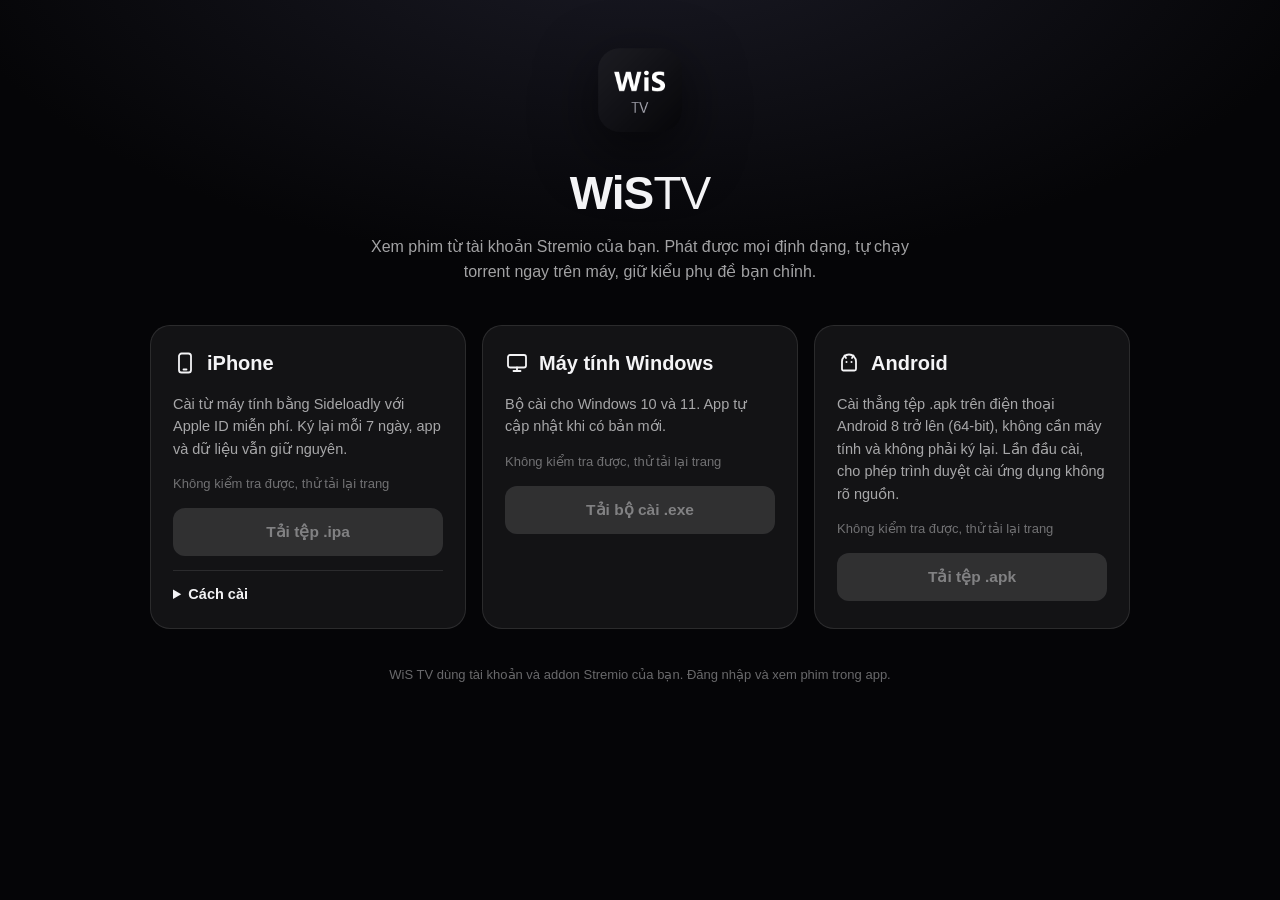
==== site/index.html @ 0171ee32 "feat(site): read app releases from a snapshot built with the page Browsers called the GitHub API thr" ====
<!doctype html>
<html lang="vi">
<head>
  <meta charset="utf-8">
  <meta name="viewport" content="width=device-width, initial-scale=1, viewport-fit=cover">
  <meta name="theme-color" content="#050507">
  <title>Tải WiS TV</title>
  <link rel="icon" href="icon.png">
  <link rel="apple-touch-icon" href="icon.png">
  <style>
    :root {
      --bg: #050507;
      --card: rgba(255,255,255,0.06);
      --line: rgba(255,255,255,0.1);
      --text: #f4f4f6;
      --muted: rgba(244,244,246,0.66);
      --faint: rgba(244,244,246,0.42);
      --ok: #4ade80;
    }
    * { box-sizing: border-box; }
    html, body { margin: 0; }
    body {
      min-height: 100vh;
      background: radial-gradient(1200px 600px at 50% -10%, #1b1b26 0%, var(--bg) 60%) fixed, var(--bg);
      color: var(--text);
      font: 16px/1.55 -apple-system, BlinkMacSystemFont, "Segoe UI", Roboto, "Helvetica Neue", Arial, sans-serif;
      -webkit-font-smoothing: antialiased;
      padding: calc(48px + env(safe-area-inset-top)) max(16px, env(safe-area-inset-right)) calc(48px + env(safe-area-inset-bottom)) max(16px, env(safe-area-inset-left));
    }
    main { max-width: 980px; margin: 0 auto; }
    header { text-align: center; margin-bottom: 40px; }
    header img { width: 84px; height: 84px; border-radius: 22px; box-shadow: 0 20px 60px rgba(0,0,0,0.6); }
    h1 { margin: 18px 0 6px; font-size: clamp(32px, 6vw, 46px); letter-spacing: -0.02em; }
    h1 b { font-weight: 800; }
    h1 span { font-weight: 300; }
    header p { margin: 0 auto; max-width: 560px; color: var(--muted); }
    .grid { display: grid; grid-template-columns: repeat(auto-fit, minmax(270px, 1fr)); gap: 16px; }
    .card { background: var(--card); border: 1px solid var(--line); border-radius: 20px; padding: 22px; display: flex; flex-direction: column; gap: 14px; }
    .card h2 { margin: 0; font-size: 20px; display: flex; align-items: center; gap: 10px; }
    .card h2 svg { width: 24px; height: 24px; flex: none; }
    .card p { margin: 0; color: var(--muted); font-size: 14.5px; }
    .meta { font-size: 13px; color: var(--faint); min-height: 20px; }
    .btn { display: inline-flex; align-items: center; justify-content: center; gap: 8px; height: 48px; padding: 0 22px; border-radius: 12px; background: #fff; color: #000; font-weight: 650; font-size: 15.5px; text-decoration: none; transition: transform 200ms, opacity 200ms; }
    .btn:hover { transform: scale(1.03); }
    .btn[aria-disabled="true"] { background: rgba(255,255,255,0.12); color: var(--faint); pointer-events: none; }
    details { border-top: 1px solid var(--line); padding-top: 12px; }
    summary { cursor: pointer; font-size: 14.5px; font-weight: 600; color: var(--text); }
    ol { margin: 10px 0 0; padding-left: 20px; color: var(--muted); font-size: 14px; }
    ol li { margin: 6px 0; }
    a.inline { color: var(--text); }
    .ver { display: flex; align-items: baseline; gap: 10px; flex-wrap: wrap; }
    .ver b { color: var(--text); font-size: 15px; font-weight: 700; padding: 3px 10px; border-radius: 999px; background: rgba(255,255,255,0.1); }
    .ver span { font-size: 13px; color: var(--faint); }
    .news h3 { margin: 0 0 8px; font-size: 14.5px; font-weight: 650; }
    .news ul { list-style: none; margin: 0; padding: 0; display: flex; flex-direction: column; gap: 8px; }
    .news li { display: flex; gap: 9px; align-items: flex-start; font-size: 14px; color: var(--muted); line-height: 1.45; }
    .tag { flex: none; font-size: 11.5px; font-weight: 700; padding: 2px 7px; border-radius: 6px; margin-top: 1px; background: rgba(255,255,255,0.1); color: var(--text); }
    .tag.new { background: rgba(74,222,128,0.16); color: var(--ok); }
    .tag.fix { background: rgba(96,165,250,0.16); color: #93c5fd; }
    .tag.fast { background: rgba(250,204,21,0.16); color: #fde047; }
    .older { margin-top: 12px; display: flex; flex-direction: column; gap: 14px; }
    .older h4 { margin: 0 0 6px; font-size: 13.5px; font-weight: 650; color: var(--text); }
    .older h4 span { font-weight: 400; color: var(--faint); margin-left: 6px; }
    footer { margin-top: 36px; text-align: center; font-size: 13px; color: var(--faint); }
  </style>
</head>
<body>
  <main>
    <header>
      <img src="icon.png" alt="">
      <h1><b>WiS</b><span>TV</span></h1>
      <p>Xem phim từ tài khoản Stremio của bạn. Phát được mọi định dạng, tự chạy torrent ngay trên máy, giữ kiểu phụ đề bạn chỉnh.</p>
    </header>

    <section class="grid">
      <article class="card" data-tag="ios" data-ext=".ipa">
        <h2><svg viewBox="0 0 24 24"><rect x="6" y="2.5" width="12" height="19" rx="2.6" fill="none" stroke="currentColor" stroke-width="1.8"/><path d="M10.5 18.5h3" stroke="currentColor" stroke-width="1.8" stroke-linecap="round"/></svg>iPhone</h2>
        <p>Cài từ máy tính bằng Sideloadly với Apple ID miễn phí. Ký lại mỗi 7 ngày, app và dữ liệu vẫn giữ nguyên.</p>
        <div class="meta">Đang kiểm tra…</div>
        <a class="btn" aria-disabled="true">Tải tệp .ipa</a>
        <details>
          <summary>Cách cài</summary>
          <ol>
            <li>Trên máy tính, tải tệp .ipa ở trên và cài <a class="inline" href="https://sideloadly.io/" target="_blank" rel="noopener">Sideloadly</a>.</li>
            <li>Cắm iPhone vào máy tính, mở Sideloadly, kéo tệp .ipa vào, nhập Apple ID rồi bấm Start.</li>
            <li>Trên iPhone: Cài đặt → Cài đặt chung → Quản lý VPN &amp; thiết bị → chọn Apple ID của bạn → Tin cậy.</li>
            <li>iOS 16 trở lên: Cài đặt → Quyền riêng tư &amp; bảo mật → Chế độ nhà phát triển → Bật, rồi khởi động lại máy.</li>
            <li>Mỗi 7 ngày mở Sideloadly ký lại, hoặc bật tự làm mới để nó tự ký khi iPhone và máy tính chung Wi‑Fi.</li>
          </ol>
        </details>
      </article>

      <article class="card" data-tag="windows" data-ext=".exe">
        <h2><svg viewBox="0 0 24 24"><rect x="3" y="4" width="18" height="12.5" rx="2" fill="none" stroke="currentColor" stroke-width="1.8"/><path d="M8.5 20h7M12 16.5V20" stroke="currentColor" stroke-width="1.8" stroke-linecap="round"/></svg>Máy tính Windows</h2>
        <p>Bộ cài cho Windows 10 và 11. App tự cập nhật khi có bản mới.</p>
        <div class="meta">Đang kiểm tra…</div>
        <a class="btn" aria-disabled="true">Tải bộ cài .exe</a>
      </article>

      <article class="card" data-tag="android" data-ext=".apk">
        <h2><svg viewBox="0 0 24 24"><path d="M5 10.5a7 7 0 0 1 14 0V18a1.5 1.5 0 0 1-1.5 1.5h-11A1.5 1.5 0 0 1 5 18Z" fill="none" stroke="currentColor" stroke-width="1.8"/><path d="M7.5 4.5 9 7M16.5 4.5 15 7" stroke="currentColor" stroke-width="1.8" stroke-linecap="round"/><circle cx="9.5" cy="11" r="1" fill="currentColor"/><circle cx="14.5" cy="11" r="1" fill="currentColor"/></svg>Android</h2>
        <p>Cài thẳng tệp .apk trên điện thoại Android 8 trở lên (64-bit), không cần máy tính và không phải ký lại. Lần đầu cài, cho phép trình duyệt cài ứng dụng không rõ nguồn.</p>
        <div class="meta">Đang kiểm tra…</div>
        <a class="btn" aria-disabled="true">Tải tệp .apk</a>
      </article>
    </section>

    <footer>WiS TV dùng tài khoản và addon Stremio của bạn. Đăng nhập và xem phim trong app.</footer>
  </main>

  <script>
    const REPO = "WallisSkill/stremio-display";
    const size = (n) => n >= 1e9 ? (n / 1e9).toFixed(1) + " GB" : (n / 1e6).toFixed(0) + " MB";
    const date = (s) => new Date(s).toLocaleDateString("vi-VN");
    const KIND = { "Mới": "new", "Sửa": "fix", "Nhanh hơn": "fast" };
    const el = (tag, cls, ...kids) => {
      const n = document.createElement(tag);
      if (cls) n.className = cls;
      n.append(...kids);
      return n;
    };
    function parseNotes(body) {
      const m = /<!-- wistv-notes ([\s\S]*?) -->/.exec(body || "");
      if (!m) return [];
      try {
        const list = JSON.parse(m[1]);
        return Array.isArray(list) ? list.filter((v) => v && typeof v.version === "string") : [];
      } catch (e) {
        return [];
      }
    }
    const changeList = (changes) => {
      const items = (Array.isArray(changes) ? changes : []).map((c) => el("li", "", el("span", `tag ${KIND[c.kind] || ""}`, String(c.kind || "")), el("span", "", String(c.text || ""))));
      return el("ul", "", ...(items.length ? items : [el("li", "", el("span", "", "Cập nhật nhỏ, sửa lỗi vặt"))]));
    };
    function news(notes) {
      const box = el("div", "news", el("h3", "", "Có gì mới"), changeList(notes[0].changes));
      if (notes.length > 1) {
        const older = el("div", "older", ...notes.slice(1).map((v) => el("div", "", el("h4", "", `Phiên bản ${v.version}`, el("span", "", v.date ? date(v.date) : "")), changeList(v.changes))));
        box.append(el("details", "", el("summary", "", "Các bản trước"), older));
      }
      return box;
    }
    const snapshot = fetch("releases.json", { cache: "no-store" })
      .then((res) => (res.ok ? res.json() : null))
      .catch(() => null);
    async function release(tag) {
      const snap = await snapshot;
      if (snap && typeof snap === "object" && tag in snap) return snap[tag];
      const res = await fetch(`https://api.github.com/repos/${REPO}/releases/tags/${tag}`, { cache: "no-store" });
      if (res.status === 404) return null;
      if (!res.ok) throw new Error(String(res.status));
      return res.json();
    }
    document.querySelectorAll(".card[data-tag]").forEach(async (card) => {
      const meta = card.querySelector(".meta");
      const btn = card.querySelector(".btn");
      try {
        const rel = await release(card.dataset.tag);
        if (!rel) { meta.textContent = "Sắp có"; return; }
        const asset = (rel.assets || []).find((a) => a.name.toLowerCase().endsWith(card.dataset.ext));
        if (!asset) { meta.textContent = "Sắp có"; return; }
        btn.href = asset.browser_download_url;
        btn.removeAttribute("aria-disabled");
        const notes = parseNotes(rel.body);
        const last = notes[0];
        if (last && last.version) {
          meta.replaceChildren(el("div", "ver", el("b", "", `Phiên bản ${last.version}`), el("span", "", `${size(asset.size)} · ${date(last.date || asset.updated_at)}`)));
          btn.after(news(notes));
        } else {
          meta.textContent = `${size(asset.size)} · cập nhật ${date(asset.updated_at)}`;
        }
      } catch (e) {
        meta.textContent = "Không kiểm tra được, thử tải lại trang";
      }
    });
  </script>
</body>
</html>
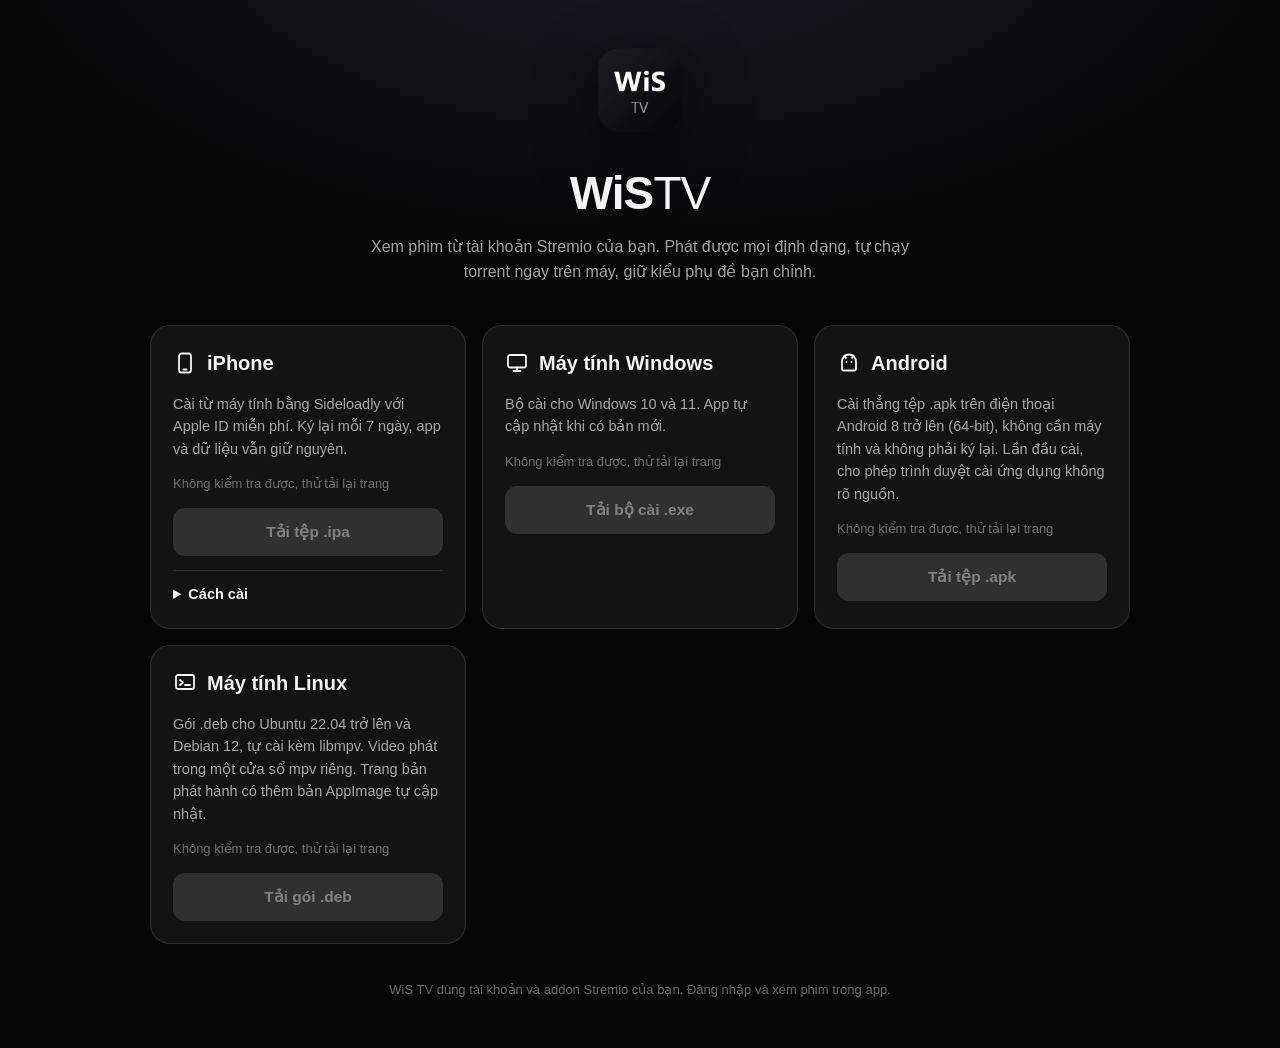
==== commit b422f8c6: "feat(linux): build and publish a Linux app A new workflow builds WiS TV on Ubuntu 22.04 and publishe" ====
--- a/site/index.html
+++ b/site/index.html
@@ -103,6 +103,13 @@
         <div class="meta">Đang kiểm tra…</div>
         <a class="btn" aria-disabled="true">Tải tệp .apk</a>
       </article>
+
+      <article class="card" data-tag="linux" data-ext=".deb">
+        <h2><svg viewBox="0 0 24 24"><rect x="3" y="4" width="18" height="14" rx="2" fill="none" stroke="currentColor" stroke-width="1.8"/><path d="m7 9 3 2.5L7 14M12 14h5" fill="none" stroke="currentColor" stroke-width="1.8" stroke-linecap="round" stroke-linejoin="round"/></svg>Máy tính Linux</h2>
+        <p>Gói .deb cho Ubuntu 22.04 trở lên và Debian 12, tự cài kèm libmpv. Video phát trong một cửa sổ mpv riêng. Trang bản phát hành có thêm bản AppImage tự cập nhật.</p>
+        <div class="meta">Đang kiểm tra…</div>
+        <a class="btn" aria-disabled="true">Tải gói .deb</a>
+      </article>
     </section>
 
     <footer>WiS TV dùng tài khoản và addon Stremio của bạn. Đăng nhập và xem phim trong app.</footer>
@@ -124,7 +131,7 @@
       if (!m) return [];
       try {
         const list = JSON.parse(m[1]);
-        return Array.isArray(list) ? list.filter((v) => v && typeof v.version === "string") : [];
+        return Array.isArray(list) ? list.filter((v) => v && typeof v.version === "string" && v.version) : [];
       } catch (e) {
         return [];
       }
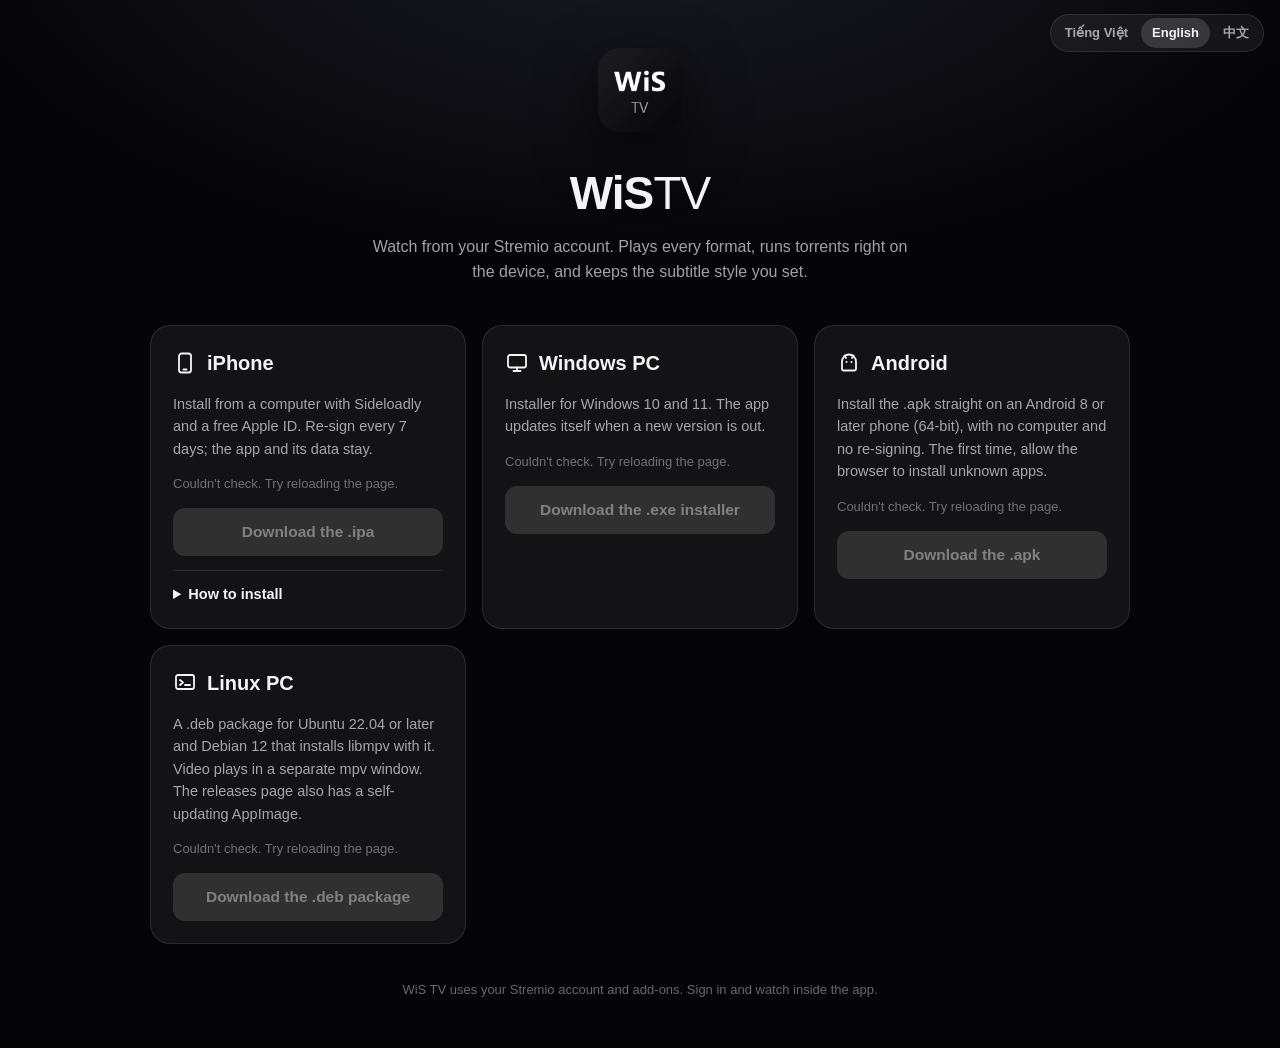
==== commit d86636e6: "feat(site): add a language switch to the download page The page picks Vietnamese, English or Chinese" ====
--- a/site/index.html
+++ b/site/index.html
@@ -4,7 +4,7 @@
   <meta charset="utf-8">
   <meta name="viewport" content="width=device-width, initial-scale=1, viewport-fit=cover">
   <meta name="theme-color" content="#050507">
-  <title>Tải WiS TV</title>
+  <title data-i18n="title">Tải WiS TV</title>
   <link rel="icon" href="icon.png">
   <link rel="apple-touch-icon" href="icon.png">
   <style>
@@ -62,70 +62,210 @@
     .older h4 { margin: 0 0 6px; font-size: 13.5px; font-weight: 650; color: var(--text); }
     .older h4 span { font-weight: 400; color: var(--faint); margin-left: 6px; }
     footer { margin-top: 36px; text-align: center; font-size: 13px; color: var(--faint); }
+    .langs { position: absolute; top: calc(14px + env(safe-area-inset-top)); right: max(16px, env(safe-area-inset-right)); display: flex; gap: 2px; padding: 3px; border-radius: 999px; background: var(--card); border: 1px solid var(--line); }
+    .langs button { border: 0; background: none; color: var(--muted); font: inherit; font-size: 13px; font-weight: 600; padding: 5px 11px; border-radius: 999px; cursor: pointer; }
+    .langs button[aria-pressed="true"] { background: rgba(255,255,255,0.14); color: var(--text); }
+    @media (max-width: 640px) { .langs { position: static; width: fit-content; margin: -28px auto 22px; } }
+    .notes-lang { font-size: 12.5px; color: var(--faint); margin: 8px 0 0; }
+    :lang(zh) body, :lang(zh) .langs button { font-family: -apple-system, BlinkMacSystemFont, "PingFang SC", "Hiragino Sans GB", "Microsoft YaHei", "Noto Sans CJK SC", "Noto Sans SC", "Segoe UI", sans-serif; }
+    :root:lang(zh) .langs button:is([lang="vi"], [lang="en"]) { font-family: -apple-system, BlinkMacSystemFont, "Segoe UI", Roboto, "Helvetica Neue", Arial, sans-serif; }
   </style>
 </head>
 <body>
+  <div class="langs" role="group" data-i18n-aria="lang">
+    <button type="button" lang="vi" data-lang="vi">Tiếng Việt</button>
+    <button type="button" lang="en" data-lang="en">English</button>
+    <button type="button" lang="zh-Hans" data-lang="zh">中文</button>
+  </div>
   <main>
     <header>
       <img src="icon.png" alt="">
       <h1><b>WiS</b><span>TV</span></h1>
-      <p>Xem phim từ tài khoản Stremio của bạn. Phát được mọi định dạng, tự chạy torrent ngay trên máy, giữ kiểu phụ đề bạn chỉnh.</p>
+      <p data-i18n="tagline">Xem phim từ tài khoản Stremio của bạn. Phát được mọi định dạng, tự chạy torrent ngay trên máy, giữ kiểu phụ đề bạn chỉnh.</p>
     </header>
 
     <section class="grid">
       <article class="card" data-tag="ios" data-ext=".ipa">
         <h2><svg viewBox="0 0 24 24"><rect x="6" y="2.5" width="12" height="19" rx="2.6" fill="none" stroke="currentColor" stroke-width="1.8"/><path d="M10.5 18.5h3" stroke="currentColor" stroke-width="1.8" stroke-linecap="round"/></svg>iPhone</h2>
-        <p>Cài từ máy tính bằng Sideloadly với Apple ID miễn phí. Ký lại mỗi 7 ngày, app và dữ liệu vẫn giữ nguyên.</p>
-        <div class="meta">Đang kiểm tra…</div>
-        <a class="btn" aria-disabled="true">Tải tệp .ipa</a>
+        <p data-i18n="ios.desc">Cài từ máy tính bằng Sideloadly với Apple ID miễn phí. Ký lại mỗi 7 ngày, app và dữ liệu vẫn giữ nguyên.</p>
+        <div class="meta" data-i18n="checking">Đang kiểm tra…</div>
+        <a class="btn" aria-disabled="true" data-i18n="ios.btn">Tải tệp .ipa</a>
         <details>
-          <summary>Cách cài</summary>
+          <summary data-i18n="ios.how">Cách cài</summary>
           <ol>
-            <li>Trên máy tính, tải tệp .ipa ở trên và cài <a class="inline" href="https://sideloadly.io/" target="_blank" rel="noopener">Sideloadly</a>.</li>
-            <li>Cắm iPhone vào máy tính, mở Sideloadly, kéo tệp .ipa vào, nhập Apple ID rồi bấm Start.</li>
-            <li>Trên iPhone: Cài đặt → Cài đặt chung → Quản lý VPN &amp; thiết bị → chọn Apple ID của bạn → Tin cậy.</li>
-            <li>iOS 16 trở lên: Cài đặt → Quyền riêng tư &amp; bảo mật → Chế độ nhà phát triển → Bật, rồi khởi động lại máy.</li>
-            <li>Mỗi 7 ngày mở Sideloadly ký lại, hoặc bật tự làm mới để nó tự ký khi iPhone và máy tính chung Wi‑Fi.</li>
+            <li data-i18n="ios.s1">Trên máy tính, tải tệp .ipa ở trên và cài <a class="inline" href="https://sideloadly.io/" target="_blank" rel="noopener">Sideloadly</a>.</li>
+            <li data-i18n="ios.s2">Cắm iPhone vào máy tính, mở Sideloadly, kéo tệp .ipa vào, nhập Apple ID rồi bấm Start.</li>
+            <li data-i18n="ios.s3">Trên iPhone: Cài đặt → Cài đặt chung → Quản lý VPN &amp; thiết bị → chọn Apple ID của bạn → Tin cậy.</li>
+            <li data-i18n="ios.s4">iOS 16 trở lên: Cài đặt → Quyền riêng tư &amp; bảo mật → Chế độ nhà phát triển → Bật, rồi khởi động lại máy.</li>
+            <li data-i18n="ios.s5">Mỗi 7 ngày mở Sideloadly ký lại, hoặc bật tự làm mới để nó tự ký khi iPhone và máy tính chung Wi‑Fi.</li>
           </ol>
         </details>
       </article>
 
       <article class="card" data-tag="windows" data-ext=".exe">
-        <h2><svg viewBox="0 0 24 24"><rect x="3" y="4" width="18" height="12.5" rx="2" fill="none" stroke="currentColor" stroke-width="1.8"/><path d="M8.5 20h7M12 16.5V20" stroke="currentColor" stroke-width="1.8" stroke-linecap="round"/></svg>Máy tính Windows</h2>
-        <p>Bộ cài cho Windows 10 và 11. App tự cập nhật khi có bản mới.</p>
-        <div class="meta">Đang kiểm tra…</div>
-        <a class="btn" aria-disabled="true">Tải bộ cài .exe</a>
+        <h2><svg viewBox="0 0 24 24"><rect x="3" y="4" width="18" height="12.5" rx="2" fill="none" stroke="currentColor" stroke-width="1.8"/><path d="M8.5 20h7M12 16.5V20" stroke="currentColor" stroke-width="1.8" stroke-linecap="round"/></svg><span data-i18n="win.title">Máy tính Windows</span></h2>
+        <p data-i18n="win.desc">Bộ cài cho Windows 10 và 11. App tự cập nhật khi có bản mới.</p>
+        <div class="meta" data-i18n="checking">Đang kiểm tra…</div>
+        <a class="btn" aria-disabled="true" data-i18n="win.btn">Tải bộ cài .exe</a>
       </article>
 
       <article class="card" data-tag="android" data-ext=".apk">
         <h2><svg viewBox="0 0 24 24"><path d="M5 10.5a7 7 0 0 1 14 0V18a1.5 1.5 0 0 1-1.5 1.5h-11A1.5 1.5 0 0 1 5 18Z" fill="none" stroke="currentColor" stroke-width="1.8"/><path d="M7.5 4.5 9 7M16.5 4.5 15 7" stroke="currentColor" stroke-width="1.8" stroke-linecap="round"/><circle cx="9.5" cy="11" r="1" fill="currentColor"/><circle cx="14.5" cy="11" r="1" fill="currentColor"/></svg>Android</h2>
-        <p>Cài thẳng tệp .apk trên điện thoại Android 8 trở lên (64-bit), không cần máy tính và không phải ký lại. Lần đầu cài, cho phép trình duyệt cài ứng dụng không rõ nguồn.</p>
-        <div class="meta">Đang kiểm tra…</div>
-        <a class="btn" aria-disabled="true">Tải tệp .apk</a>
+        <p data-i18n="android.desc">Cài thẳng tệp .apk trên điện thoại Android 8 trở lên (64-bit), không cần máy tính và không phải ký lại. Lần đầu cài, cho phép trình duyệt cài ứng dụng không rõ nguồn.</p>
+        <div class="meta" data-i18n="checking">Đang kiểm tra…</div>
+        <a class="btn" aria-disabled="true" data-i18n="android.btn">Tải tệp .apk</a>
       </article>
 
       <article class="card" data-tag="linux" data-ext=".deb">
-        <h2><svg viewBox="0 0 24 24"><rect x="3" y="4" width="18" height="14" rx="2" fill="none" stroke="currentColor" stroke-width="1.8"/><path d="m7 9 3 2.5L7 14M12 14h5" fill="none" stroke="currentColor" stroke-width="1.8" stroke-linecap="round" stroke-linejoin="round"/></svg>Máy tính Linux</h2>
-        <p>Gói .deb cho Ubuntu 22.04 trở lên và Debian 12, tự cài kèm libmpv. Video phát trong một cửa sổ mpv riêng. Trang bản phát hành có thêm bản AppImage tự cập nhật.</p>
-        <div class="meta">Đang kiểm tra…</div>
-        <a class="btn" aria-disabled="true">Tải gói .deb</a>
+        <h2><svg viewBox="0 0 24 24"><rect x="3" y="4" width="18" height="14" rx="2" fill="none" stroke="currentColor" stroke-width="1.8"/><path d="m7 9 3 2.5L7 14M12 14h5" fill="none" stroke="currentColor" stroke-width="1.8" stroke-linecap="round" stroke-linejoin="round"/></svg><span data-i18n="linux.title">Máy tính Linux</span></h2>
+        <p data-i18n="linux.desc">Gói .deb cho Ubuntu 22.04 trở lên và Debian 12, tự cài kèm libmpv. Video phát trong một cửa sổ mpv riêng. Trang bản phát hành có thêm bản AppImage tự cập nhật.</p>
+        <div class="meta" data-i18n="checking">Đang kiểm tra…</div>
+        <a class="btn" aria-disabled="true" data-i18n="linux.btn">Tải gói .deb</a>
       </article>
     </section>
 
-    <footer>WiS TV dùng tài khoản và addon Stremio của bạn. Đăng nhập và xem phim trong app.</footer>
+    <footer data-i18n="footer">WiS TV dùng tài khoản và addon Stremio của bạn. Đăng nhập và xem phim trong app.</footer>
   </main>
 
   <script>
+    const DICT = {
+      vi: {
+        title: "Tải WiS TV",
+        lang: "Ngôn ngữ",
+        tagline: "Xem phim từ tài khoản Stremio của bạn. Phát được mọi định dạng, tự chạy torrent ngay trên máy, giữ kiểu phụ đề bạn chỉnh.",
+        "ios.desc": "Cài từ máy tính bằng Sideloadly với Apple ID miễn phí. Ký lại mỗi 7 ngày, app và dữ liệu vẫn giữ nguyên.",
+        "ios.btn": "Tải tệp .ipa",
+        "ios.how": "Cách cài",
+        "ios.s1": "Trên máy tính, tải tệp .ipa ở trên và cài {sideloadly}.",
+        "ios.s2": "Cắm iPhone vào máy tính, mở Sideloadly, kéo tệp .ipa vào, nhập Apple ID rồi bấm Start.",
+        "ios.s3": "Trên iPhone: Cài đặt → Cài đặt chung → Quản lý VPN & thiết bị → chọn Apple ID của bạn → Tin cậy.",
+        "ios.s4": "iOS 16 trở lên: Cài đặt → Quyền riêng tư & bảo mật → Chế độ nhà phát triển → Bật, rồi khởi động lại máy.",
+        "ios.s5": "Mỗi 7 ngày mở Sideloadly ký lại, hoặc bật tự làm mới để nó tự ký khi iPhone và máy tính chung Wi‑Fi.",
+        "win.title": "Máy tính Windows",
+        "win.desc": "Bộ cài cho Windows 10 và 11. App tự cập nhật khi có bản mới.",
+        "win.btn": "Tải bộ cài .exe",
+        "android.desc": "Cài thẳng tệp .apk trên điện thoại Android 8 trở lên (64-bit), không cần máy tính và không phải ký lại. Lần đầu cài, cho phép trình duyệt cài ứng dụng không rõ nguồn.",
+        "android.btn": "Tải tệp .apk",
+        "linux.title": "Máy tính Linux",
+        "linux.desc": "Gói .deb cho Ubuntu 22.04 trở lên và Debian 12, tự cài kèm libmpv. Video phát trong một cửa sổ mpv riêng. Trang bản phát hành có thêm bản AppImage tự cập nhật.",
+        "linux.btn": "Tải gói .deb",
+        footer: "WiS TV dùng tài khoản và addon Stremio của bạn. Đăng nhập và xem phim trong app.",
+        checking: "Đang kiểm tra…",
+        soon: "Sắp có",
+        failed: "Không kiểm tra được, thử tải lại trang",
+        updated: "{size} · cập nhật {date}",
+        version: "Phiên bản {v}",
+        news: "Có gì mới",
+        older: "Các bản trước",
+        minor: "Cập nhật nhỏ, sửa lỗi vặt",
+        notesLang: "",
+        "kind.new": "Mới",
+        "kind.fix": "Sửa",
+        "kind.fast": "Nhanh hơn",
+      },
+      en: {
+        title: "Download WiS TV",
+        lang: "Language",
+        tagline: "Watch from your Stremio account. Plays every format, runs torrents right on the device, and keeps the subtitle style you set.",
+        "ios.desc": "Install from a computer with Sideloadly and a free Apple ID. Re-sign every 7 days; the app and its data stay.",
+        "ios.btn": "Download the .ipa",
+        "ios.how": "How to install",
+        "ios.s1": "On a computer, download the .ipa above and install {sideloadly}.",
+        "ios.s2": "Plug the iPhone into the computer, open Sideloadly, drag the .ipa in, enter your Apple ID and press Start.",
+        "ios.s3": "On the iPhone: Settings → General → VPN & Device Management → choose your Apple ID → Trust.",
+        "ios.s4": "iOS 16 or later: Settings → Privacy & Security → Developer Mode → On, then restart the phone.",
+        "ios.s5": "Every 7 days, re-sign in Sideloadly, or turn on auto-refresh so it signs again whenever the iPhone and the computer share Wi‑Fi.",
+        "win.title": "Windows PC",
+        "win.desc": "Installer for Windows 10 and 11. The app updates itself when a new version is out.",
+        "win.btn": "Download the .exe installer",
+        "android.desc": "Install the .apk straight on an Android 8 or later phone (64-bit), with no computer and no re-signing. The first time, allow the browser to install unknown apps.",
+        "android.btn": "Download the .apk",
+        "linux.title": "Linux PC",
+        "linux.desc": "A .deb package for Ubuntu 22.04 or later and Debian 12 that installs libmpv with it. Video plays in a separate mpv window. The releases page also has a self-updating AppImage.",
+        "linux.btn": "Download the .deb package",
+        footer: "WiS TV uses your Stremio account and add-ons. Sign in and watch inside the app.",
+        checking: "Checking…",
+        soon: "Coming soon",
+        failed: "Couldn't check. Try reloading the page.",
+        updated: "{size} · updated {date}",
+        version: "Version {v}",
+        news: "What's new",
+        older: "Earlier versions",
+        minor: "Small updates and fixes",
+        notesLang: "Release notes are written in Vietnamese.",
+        "kind.new": "New",
+        "kind.fix": "Fixed",
+        "kind.fast": "Faster",
+      },
+      zh: {
+        title: "下载 WiS TV",
+        lang: "语言",
+        tagline: "用你的 Stremio 账号看片。支持所有格式，在设备上直接运行种子，并保留你设置的字幕样式。",
+        "ios.desc": "在电脑上用 Sideloadly 和免费 Apple ID 安装。每 7 天重新签名一次，应用和数据都会保留。",
+        "ios.btn": "下载 .ipa 文件",
+        "ios.how": "安装方法",
+        "ios.s1": "在电脑上下载上面的 .ipa 文件，并安装 {sideloadly}。",
+        "ios.s2": "把 iPhone 连接到电脑，打开 Sideloadly，把 .ipa 拖进去，输入 Apple ID 后点 Start。",
+        "ios.s3": "在 iPhone 上：设置 → 通用 → VPN与设备管理 → 选择你的 Apple ID → 信任。",
+        "ios.s4": "iOS 16 及以上：设置 → 隐私与安全性 → 开发者模式 → 打开，然后重启手机。",
+        "ios.s5": "每 7 天在 Sideloadly 中重新签名，或开启自动刷新，iPhone 和电脑连接同一 Wi‑Fi 时会自动签名。",
+        "win.title": "Windows 电脑",
+        "win.desc": "适用于 Windows 10 和 11 的安装程序。有新版本时应用会自动更新。",
+        "win.btn": "下载 .exe 安装程序",
+        "android.desc": "在 Android 8 及以上（64 位）手机上直接安装 .apk，无需电脑，也不用重新签名。首次安装时，请允许浏览器安装未知来源的应用。",
+        "android.btn": "下载 .apk 文件",
+        "linux.title": "Linux 电脑",
+        "linux.desc": "适用于 Ubuntu 22.04 及以上和 Debian 12 的 .deb 安装包，会一并安装 libmpv。视频在单独的 mpv 窗口中播放。发布页面还提供可自动更新的 AppImage。",
+        "linux.btn": "下载 .deb 安装包",
+        footer: "WiS TV 使用你的 Stremio 账号和插件。请在应用内登录并观看。",
+        checking: "正在检查…",
+        soon: "即将推出",
+        failed: "无法检查，请刷新页面重试",
+        updated: "{size} · 更新于 {date}",
+        version: "版本 {v}",
+        news: "新功能",
+        older: "早期版本",
+        minor: "小更新和问题修复",
+        notesLang: "更新说明为越南语。",
+        "kind.new": "新增",
+        "kind.fix": "修复",
+        "kind.fast": "更快",
+      },
+    };
+    const LOCALE = { vi: "vi-VN", en: "en-US", zh: "zh-CN" };
+    const HTML_LANG = { vi: "vi", en: "en", zh: "zh-Hans" };
+    const STORE = "wistv.lang";
     const REPO = "WallisSkill/stremio-display";
+    const KIND = { "Mới": "new", "Sửa": "fix", "Nhanh hơn": "fast" };
+    const SIDELOADLY = document.querySelector('[data-i18n="ios.s1"] a').cloneNode(true);
+
+    function firstLang() {
+      const asked = new URLSearchParams(location.search).get("lang");
+      if (DICT[asked]) return asked;
+      try {
+        const saved = localStorage.getItem(STORE);
+        if (DICT[saved]) return saved;
+      } catch (e) {}
+      for (const l of navigator.languages || [navigator.language || ""]) {
+        const code = String(l).toLowerCase().split("-")[0];
+        if (DICT[code]) return code;
+      }
+      return "vi";
+    }
+    let lang = firstLang();
+    const t = (key, params) => String(DICT[lang][key] ?? DICT.vi[key] ?? key).replace(/\{(\w+)\}/g, (m, k) => (params && params[k] != null ? String(params[k]) : m));
     const size = (n) => n >= 1e9 ? (n / 1e9).toFixed(1) + " GB" : (n / 1e6).toFixed(0) + " MB";
-    const date = (s) => new Date(s).toLocaleDateString("vi-VN");
-    const KIND = { "Mới": "new", "Sửa": "fix", "Nhanh hơn": "fast" };
+    const date = (s) => new Date(s).toLocaleDateString(LOCALE[lang]);
     const el = (tag, cls, ...kids) => {
       const n = document.createElement(tag);
       if (cls) n.className = cls;
       n.append(...kids);
       return n;
     };
+    function fill(node, text) {
+      const parts = text.split("{sideloadly}");
+      node.replaceChildren(...parts.flatMap((part, i) => (i ? [SIDELOADLY.cloneNode(true), part] : [part])));
+    }
     function parseNotes(body) {
       const m = /<!-- wistv-notes ([\s\S]*?) -->/.exec(body || "");
       if (!m) return [];
@@ -136,19 +276,60 @@
         return [];
       }
     }
+    const kindLabel = (kind) => (KIND[kind] ? t(`kind.${KIND[kind]}`) : String(kind || ""));
     const changeList = (changes) => {
-      const items = (Array.isArray(changes) ? changes : []).map((c) => el("li", "", el("span", `tag ${KIND[c.kind] || ""}`, String(c.kind || "")), el("span", "", String(c.text || ""))));
-      return el("ul", "", ...(items.length ? items : [el("li", "", el("span", "", "Cập nhật nhỏ, sửa lỗi vặt"))]));
+      const said = (text) => { const n = el("span", "", String(text || "")); n.lang = "vi"; return n; };
+      const items = (Array.isArray(changes) ? changes : []).map((c) => el("li", "", el("span", `tag ${KIND[c.kind] || ""}`, kindLabel(c.kind)), said(c.text)));
+      return el("ul", "", ...(items.length ? items : [el("li", "", el("span", "", t("minor")))]));
     };
     function news(notes) {
-      const box = el("div", "news", el("h3", "", "Có gì mới"), changeList(notes[0].changes));
+      const box = el("div", "news", el("h3", "", t("news")), changeList(notes[0].changes));
+      if (t("notesLang")) {
+        const hint = el("p", "notes-lang", t("notesLang"));
+        hint.lang = HTML_LANG[lang];
+        box.append(hint);
+      }
       if (notes.length > 1) {
-        const older = el("div", "older", ...notes.slice(1).map((v) => el("div", "", el("h4", "", `Phiên bản ${v.version}`, el("span", "", v.date ? date(v.date) : "")), changeList(v.changes))));
-        box.append(el("details", "", el("summary", "", "Các bản trước"), older));
+        const older = el("div", "older", ...notes.slice(1).map((v) => el("div", "", el("h4", "", t("version", { v: v.version }), el("span", "", v.date ? date(v.date) : "")), changeList(v.changes))));
+        box.append(el("details", "", el("summary", "", t("older")), older));
       }
       return box;
     }
-    const snapshot = fetch("releases.json", { cache: "no-store" })
+    const state = new Map();
+    function paint(card) {
+      const meta = card.querySelector(".meta");
+      const st = state.get(card) || { status: "checking" };
+      card.querySelector(".news")?.remove();
+      if (st.status !== "ok") { meta.textContent = t(st.status); return; }
+      const notes = parseNotes(st.rel.body);
+      const last = notes[0];
+      if (last && last.version) {
+        meta.replaceChildren(el("div", "ver", el("b", "", t("version", { v: last.version })), el("span", "", `${size(st.asset.size)} · ${date(last.date || st.asset.updated_at)}`)));
+        card.querySelector(".btn").after(news(notes));
+      } else {
+        meta.textContent = t("updated", { size: size(st.asset.size), date: date(st.asset.updated_at) });
+      }
+    }
+    function apply(next) {
+      lang = DICT[next] ? next : "vi";
+      document.documentElement.lang = HTML_LANG[lang];
+      for (const n of document.querySelectorAll("[data-i18n]")) {
+        if (n.classList.contains("meta")) continue;
+        fill(n, t(n.dataset.i18n));
+      }
+      for (const n of document.querySelectorAll("[data-i18n-aria]")) n.setAttribute("aria-label", t(n.dataset.i18nAria));
+      for (const b of document.querySelectorAll(".langs button")) b.setAttribute("aria-pressed", String(b.dataset.lang === lang));
+      document.querySelectorAll(".card[data-tag]").forEach(paint);
+    }
+    document.querySelector(".langs").addEventListener("click", (e) => {
+      const b = e.target.closest("button[data-lang]");
+      if (!b) return;
+      try { localStorage.setItem(STORE, b.dataset.lang); } catch (x) {}
+      apply(b.dataset.lang);
+    });
+    apply(lang);
+
+    const snapshot = fetch(`releases.json?t=${Math.floor(Date.now() / 60000)}`, { cache: "no-store" })
       .then((res) => (res.ok ? res.json() : null))
       .catch(() => null);
     async function release(tag) {
@@ -160,26 +341,18 @@
       return res.json();
     }
     document.querySelectorAll(".card[data-tag]").forEach(async (card) => {
-      const meta = card.querySelector(".meta");
       const btn = card.querySelector(".btn");
       try {
         const rel = await release(card.dataset.tag);
-        if (!rel) { meta.textContent = "Sắp có"; return; }
-        const asset = (rel.assets || []).find((a) => a.name.toLowerCase().endsWith(card.dataset.ext));
-        if (!asset) { meta.textContent = "Sắp có"; return; }
+        const asset = rel && (rel.assets || []).find((a) => a.name.toLowerCase().endsWith(card.dataset.ext));
+        if (!asset) { state.set(card, { status: "soon" }); paint(card); return; }
         btn.href = asset.browser_download_url;
         btn.removeAttribute("aria-disabled");
-        const notes = parseNotes(rel.body);
-        const last = notes[0];
-        if (last && last.version) {
-          meta.replaceChildren(el("div", "ver", el("b", "", `Phiên bản ${last.version}`), el("span", "", `${size(asset.size)} · ${date(last.date || asset.updated_at)}`)));
-          btn.after(news(notes));
-        } else {
-          meta.textContent = `${size(asset.size)} · cập nhật ${date(asset.updated_at)}`;
-        }
+        state.set(card, { status: "ok", rel, asset });
       } catch (e) {
-        meta.textContent = "Không kiểm tra được, thử tải lại trang";
-      }
+        state.set(card, { status: "failed" });
+      }
+      paint(card);
     });
   </script>
 </body>
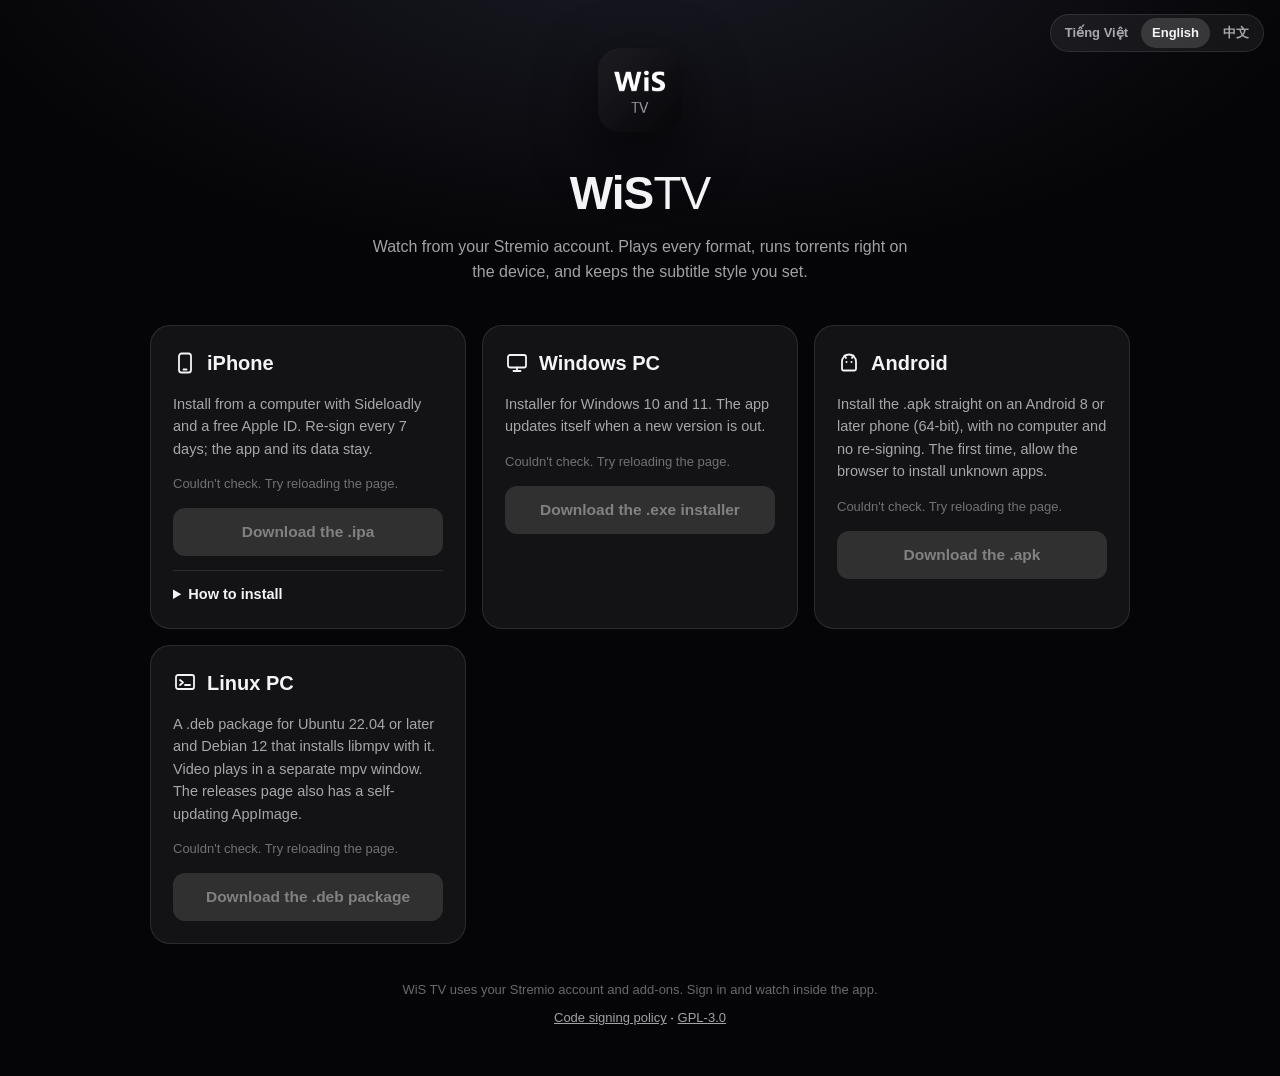
==== commit a8c3c492: "ci(windows): sign the app and installer through SignPath Smart App Control blocks unsigned programs." ====
--- a/site/index.html
+++ b/site/index.html
@@ -62,6 +62,8 @@
     .older h4 { margin: 0 0 6px; font-size: 13.5px; font-weight: 650; color: var(--text); }
     .older h4 span { font-weight: 400; color: var(--faint); margin-left: 6px; }
     footer { margin-top: 36px; text-align: center; font-size: 13px; color: var(--faint); }
+    .policy { margin: 8px 0 0; text-align: center; font-size: 13px; }
+    .policy a { color: var(--muted); }
     .langs { position: absolute; top: calc(14px + env(safe-area-inset-top)); right: max(16px, env(safe-area-inset-right)); display: flex; gap: 2px; padding: 3px; border-radius: 999px; background: var(--card); border: 1px solid var(--line); }
     .langs button { border: 0; background: none; color: var(--muted); font: inherit; font-size: 13px; font-weight: 600; padding: 5px 11px; border-radius: 999px; cursor: pointer; }
     .langs button[aria-pressed="true"] { background: rgba(255,255,255,0.14); color: var(--text); }
@@ -125,6 +127,7 @@
     </section>
 
     <footer data-i18n="footer">WiS TV dùng tài khoản và addon Stremio của bạn. Đăng nhập và xem phim trong app.</footer>
+    <p class="policy"><a href="https://github.com/WallisSkill/stremio-display#code-signing-policy">Code signing policy</a> · <a href="https://github.com/WallisSkill/stremio-display/blob/main/LICENSE">GPL-3.0</a></p>
   </main>
 
   <script>
